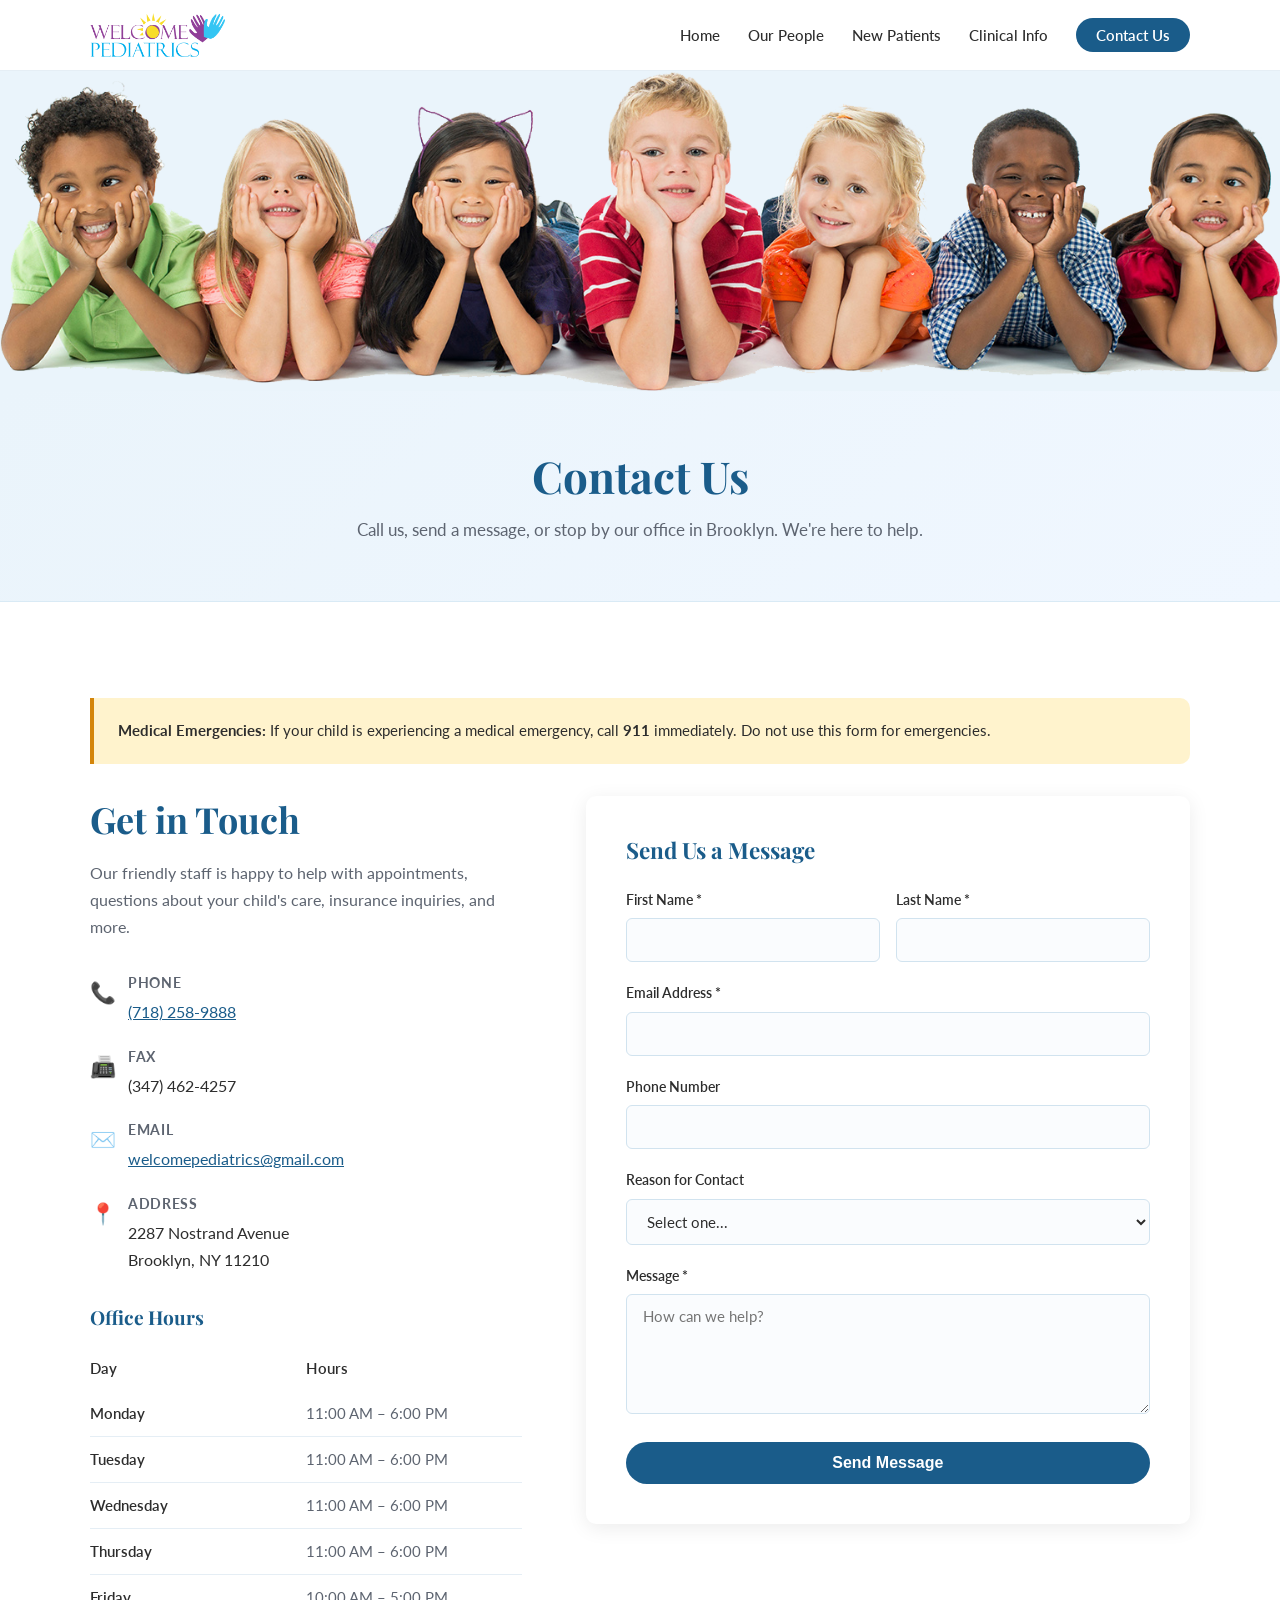
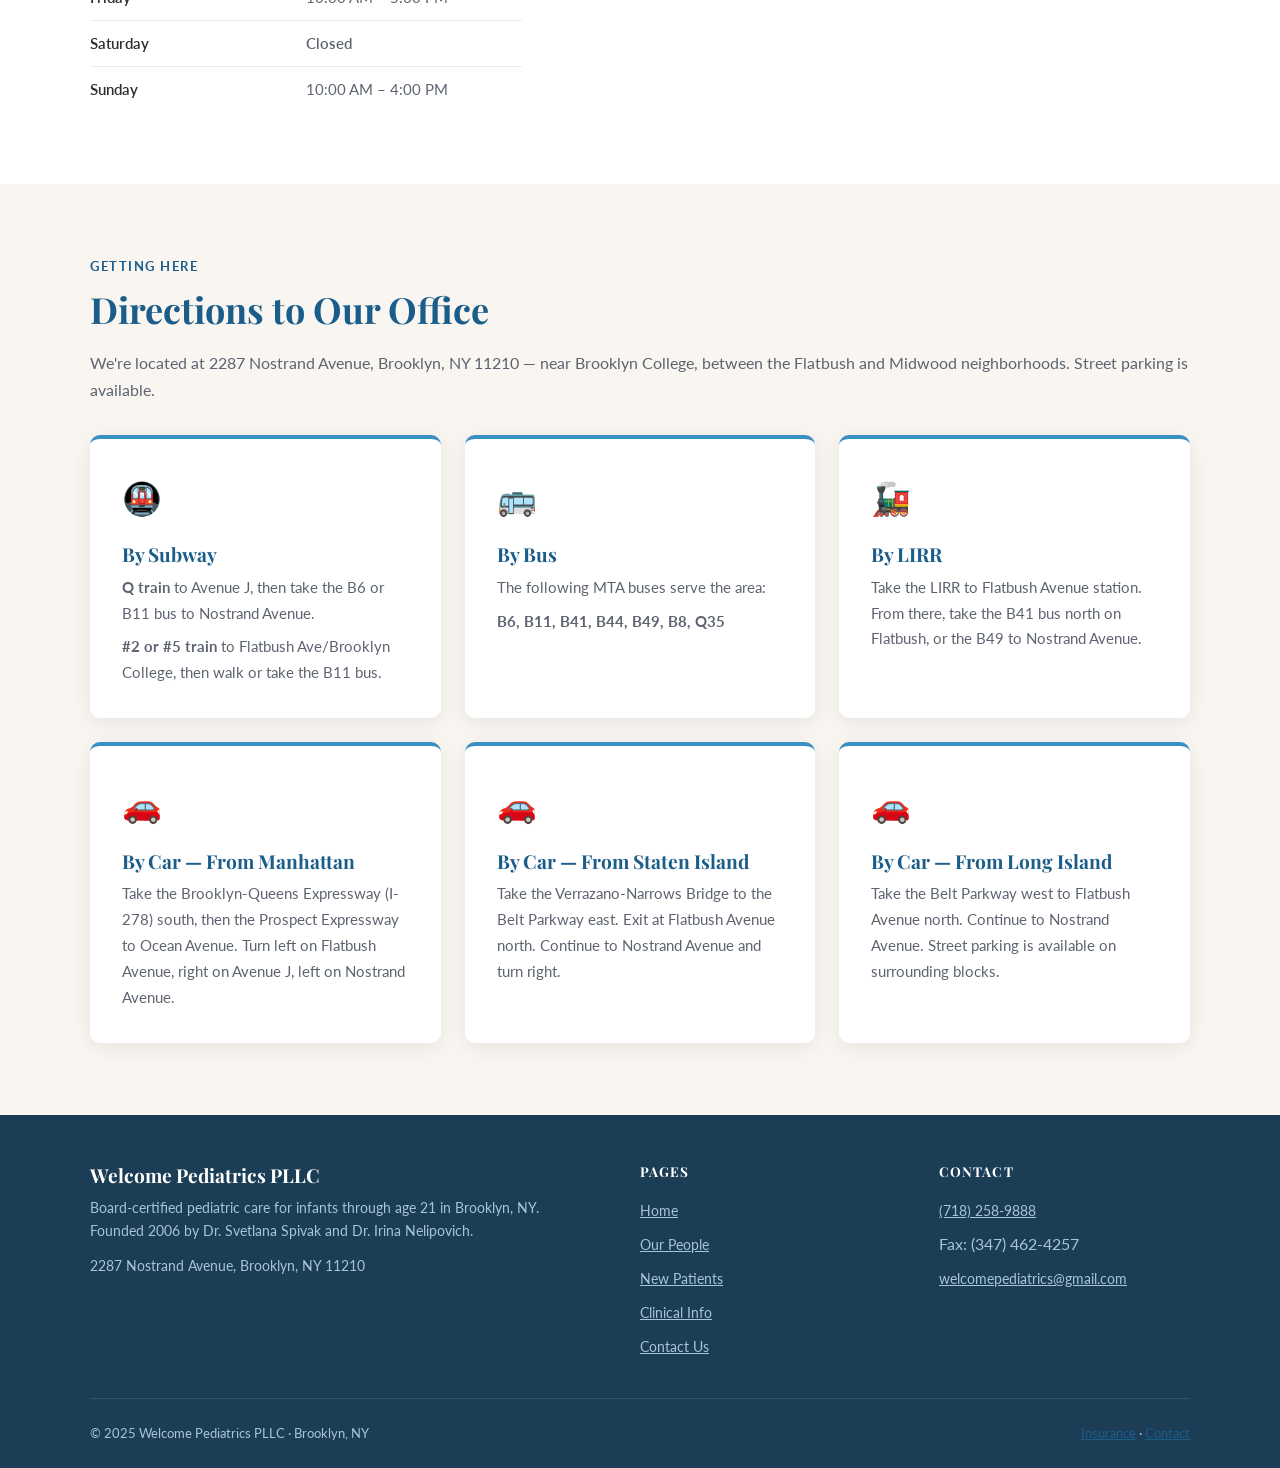
==== contact.html @ 5aca230e "Initial build — ADA-compliant static site" ====
<!DOCTYPE html>
<html lang="en">
<head>
  <meta charset="UTF-8" />
  <meta name="viewport" content="width=device-width, initial-scale=1.0" />
  <title>Contact Us | Welcome Pediatrics PLLC – Brooklyn, NY</title>
  <meta name="description" content="Contact Welcome Pediatrics PLLC in Brooklyn, NY. Call (718) 258-9888 or send a message. Office at 2287 Nostrand Avenue, Brooklyn, NY 11210." />
  <link rel="preconnect" href="https://fonts.googleapis.com" />
  <link rel="preconnect" href="https://fonts.gstatic.com" crossorigin />
  <link href="https://fonts.googleapis.com/css2?family=Lato:wght@400;500;600;700&family=Playfair+Display:wght@600;700&display=swap" rel="stylesheet" />
  <meta name="color-scheme" content="light" />
  <link rel="stylesheet" href="style.css" />
</head>
<body>

<a class="skip-link" href="#main-content">Skip to main content</a>

<nav aria-label="Main navigation">
  <div class="nav-inner">
    <a href="index.html" class="nav-logo" aria-label="Welcome Pediatrics PLLC — go to homepage">
      <img src="images/logo_main.png" alt="Welcome Pediatrics PLLC" style="height:44px;width:auto;" />
    </a>
    <ul class="nav-links" id="navLinks" role="list">
      <li><a href="index.html">Home</a></li>
      <li><a href="our-people.html">Our People</a></li>
      <li><a href="new-patients.html">New Patients</a></li>
      <li><a href="clinical.html">Clinical Info</a></li>
      <li><a href="contact.html" class="active nav-cta" aria-current="page">Contact Us</a></li>
    </ul>
    <button type="button" class="hamburger" id="hamburger" aria-expanded="false" aria-controls="navLinks" aria-label="Open navigation menu">
      <span aria-hidden="true"></span><span aria-hidden="true"></span><span aria-hidden="true"></span>
    </button>
  </div>
</nav>

<main id="main-content">

<div class="header-banner">
  <img src="images/home-header.png" alt="Welcome Pediatrics — Brooklyn, NY" />
</div>

<div class="page-hero">
  <h1>Contact Us</h1>
  <p>Call us, send a message, or stop by our office in Brooklyn. We're here to help.</p>
</div>

<section>
  <div class="section-inner">
    <div class="warning-box" style="margin-bottom:2rem;">
      <p><strong>Medical Emergencies:</strong> If your child is experiencing a medical emergency, call <strong>911</strong> immediately. Do not use this form for emergencies.</p>
    </div>

    <div class="contact-grid">
      <!-- Contact Info -->
      <div class="contact-info">
        <h2 class="section-title">Get in Touch</h2>
        <p>Our friendly staff is happy to help with appointments, questions about your child's care, insurance inquiries, and more.</p>

        <div class="contact-detail">
          <span class="icon" aria-hidden="true">📞</span>
          <div>
            <strong>Phone</strong>
            <a href="tel:7182589888">(718) 258-9888</a>
          </div>
        </div>

        <div class="contact-detail">
          <span class="icon" aria-hidden="true">📠</span>
          <div>
            <strong>Fax</strong>
            <span>(347) 462-4257</span>
          </div>
        </div>

        <div class="contact-detail">
          <span class="icon" aria-hidden="true">✉️</span>
          <div>
            <strong>Email</strong>
            <a href="mailto:welcomepediatrics@gmail.com">welcomepediatrics@gmail.com</a>
          </div>
        </div>

        <div class="contact-detail">
          <span class="icon" aria-hidden="true">📍</span>
          <div>
            <strong>Address</strong>
            <span>2287 Nostrand Avenue<br>Brooklyn, NY 11210</span>
          </div>
        </div>

        <h3 style="color:var(--blue-dark);margin:2rem 0 1rem;font-size:1.2rem;">Office Hours</h3>
        <table class="hours-table" aria-label="Office hours">
          <thead>
            <tr>
              <th scope="col">Day</th>
              <th scope="col">Hours</th>
            </tr>
          </thead>
          <tbody>
            <tr><th scope="row">Monday</th><td>11:00 AM – 6:00 PM</td></tr>
            <tr><th scope="row">Tuesday</th><td>11:00 AM – 6:00 PM</td></tr>
            <tr><th scope="row">Wednesday</th><td>11:00 AM – 6:00 PM</td></tr>
            <tr><th scope="row">Thursday</th><td>11:00 AM – 6:00 PM</td></tr>
            <tr><th scope="row">Friday</th><td>10:00 AM – 5:00 PM</td></tr>
            <tr><th scope="row">Saturday</th><td class="hours-closed">Closed</td></tr>
            <tr><th scope="row">Sunday</th><td>10:00 AM – 4:00 PM</td></tr>
          </tbody>
        </table>
      </div>

      <!-- Contact Form -->
      <div>
        <div class="contact-form">
          <h2 style="font-size:1.4rem;color:var(--blue-dark);margin-bottom:1.5rem;">Send Us a Message</h2>
          <form action="https://formsubmit.co/welcomepediatrics@gmail.com" method="POST" novalidate>
            <input type="hidden" name="_subject" value="Website message — Welcome Pediatrics" />
            <input type="hidden" name="_next" value="thankyou.html" />
            <input type="hidden" name="_captcha" value="false" />
            <input type="text" name="_honey" style="display:none" tabindex="-1" autocomplete="off" />

            <div class="form-row">
              <div class="form-group">
                <label for="first-name">First Name <span aria-hidden="true">*</span><span class="sr-only">(required)</span></label>
                <input type="text" id="first-name" name="first_name" required autocomplete="given-name" />
              </div>
              <div class="form-group">
                <label for="last-name">Last Name <span aria-hidden="true">*</span><span class="sr-only">(required)</span></label>
                <input type="text" id="last-name" name="last_name" required autocomplete="family-name" />
              </div>
            </div>

            <div class="form-group">
              <label for="email">Email Address <span aria-hidden="true">*</span><span class="sr-only">(required)</span></label>
              <input type="email" id="email" name="email" required autocomplete="email" />
            </div>

            <div class="form-group">
              <label for="phone">Phone Number</label>
              <input type="tel" id="phone" name="phone" autocomplete="tel" />
            </div>

            <div class="form-group">
              <label for="reason">Reason for Contact</label>
              <select id="reason" name="reason">
                <option value="">Select one...</option>
                <option value="New Patient">New patient inquiry</option>
                <option value="Appointment">Schedule/change an appointment</option>
                <option value="Prenatal Visit">Prenatal visit request</option>
                <option value="Insurance">Insurance question</option>
                <option value="Test Results">Test results or records</option>
                <option value="Other">Other</option>
              </select>
            </div>

            <div class="form-group">
              <label for="message">Message <span aria-hidden="true">*</span><span class="sr-only">(required)</span></label>
              <textarea id="message" name="message" required rows="5" placeholder="How can we help?"></textarea>
            </div>

            <button type="submit" class="btn btn-primary" style="width:100%;font-size:1rem;">Send Message</button>
          </form>
        </div>
      </div>
    </div>
  </div>
</section>

<!-- ── Directions ── -->
<section class="alt" id="directions">
  <div class="section-inner">
    <p class="section-label">Getting Here</p>
    <h2 class="section-title">Directions to Our Office</h2>
    <p style="color:var(--muted);margin-bottom:2rem;">We're located at 2287 Nostrand Avenue, Brooklyn, NY 11210 — near Brooklyn College, between the Flatbush and Midwood neighborhoods. Street parking is available.</p>

    <div class="cards">
      <div class="card">
        <div class="card-icon" aria-hidden="true">🚇</div>
        <h3>By Subway</h3>
        <p><strong>Q train</strong> to Avenue J, then take the B6 or B11 bus to Nostrand Avenue.</p>
        <p style="margin-top:0.5rem;"><strong>#2 or #5 train</strong> to Flatbush Ave/Brooklyn College, then walk or take the B11 bus.</p>
      </div>

      <div class="card">
        <div class="card-icon" aria-hidden="true">🚌</div>
        <h3>By Bus</h3>
        <p>The following MTA buses serve the area:</p>
        <p style="margin-top:0.5rem;"><strong>B6, B11, B41, B44, B49, B8, Q35</strong></p>
      </div>

      <div class="card">
        <div class="card-icon" aria-hidden="true">🚂</div>
        <h3>By LIRR</h3>
        <p>Take the LIRR to Flatbush Avenue station. From there, take the B41 bus north on Flatbush, or the B49 to Nostrand Avenue.</p>
      </div>

      <div class="card">
        <div class="card-icon" aria-hidden="true">🚗</div>
        <h3>By Car — From Manhattan</h3>
        <p>Take the Brooklyn-Queens Expressway (I-278) south, then the Prospect Expressway to Ocean Avenue. Turn left on Flatbush Avenue, right on Avenue J, left on Nostrand Avenue.</p>
      </div>

      <div class="card">
        <div class="card-icon" aria-hidden="true">🚗</div>
        <h3>By Car — From Staten Island</h3>
        <p>Take the Verrazano-Narrows Bridge to the Belt Parkway east. Exit at Flatbush Avenue north. Continue to Nostrand Avenue and turn right.</p>
      </div>

      <div class="card">
        <div class="card-icon" aria-hidden="true">🚗</div>
        <h3>By Car — From Long Island</h3>
        <p>Take the Belt Parkway west to Flatbush Avenue north. Continue to Nostrand Avenue. Street parking is available on surrounding blocks.</p>
      </div>
    </div>
  </div>
</section>

</main>

<footer aria-label="Site footer">
  <div class="footer-inner">
    <div class="footer-brand">
      <h3>Welcome Pediatrics PLLC</h3>
      <p>Board-certified pediatric care for infants through age 21 in Brooklyn, NY. Founded 2006 by Dr. Svetlana Spivak and Dr. Irina Nelipovich.</p>
      <p style="margin-top:0.75rem;">2287 Nostrand Avenue, Brooklyn, NY 11210</p>
    </div>
    <div class="footer-nav">
      <h4>Pages</h4>
      <ul role="list">
        <li><a href="index.html">Home</a></li>
        <li><a href="our-people.html">Our People</a></li>
        <li><a href="new-patients.html">New Patients</a></li>
        <li><a href="clinical.html">Clinical Info</a></li>
        <li><a href="contact.html">Contact Us</a></li>
      </ul>
    </div>
    <div class="footer-nav">
      <h4>Contact</h4>
      <ul role="list">
        <li><a href="tel:7182589888">(718) 258-9888</a></li>
        <li>Fax: (347) 462-4257</li>
        <li><a href="mailto:welcomepediatrics@gmail.com">welcomepediatrics@gmail.com</a></li>
      </ul>
    </div>
  </div>
  <div class="footer-bottom">
    <span>© 2025 Welcome Pediatrics PLLC · Brooklyn, NY</span>
    <span><a href="new-patients.html#insurance">Insurance</a> · <a href="contact.html">Contact</a></span>
  </div>
</footer>

<script src="nav.js"></script>
</body>
</html>
---- style.css ----
/* ── Reset & Base ─────────────────────────────────────────────────────────── */
*, *::before, *::after { box-sizing: border-box; margin: 0; padding: 0; }

:root {
  --blue:       #3A8FC4;
  --blue-dark:  #1A5C8A;
  --blue-light: #EAF4FB;
  --green:      #2E7D52;
  --warm:       #F9F5F0;
  --text:       #2D2D2D;
  --muted:      #5D6470;
  --white:      #FFFFFF;
  --radius:     10px;
  --shadow:     0 4px 20px rgba(0,0,0,0.08);
}

html { scroll-behavior: smooth; }

@media (prefers-reduced-motion: reduce) {
  html { scroll-behavior: auto; }
  *, *::before, *::after {
    transition-duration: 0.01ms !important;
    animation-duration: 0.01ms !important;
  }
}

body {
  font-family: 'Lato', sans-serif;
  color: var(--text);
  line-height: 1.7;
  font-size: 16px;
}

a { color: var(--blue-dark); text-decoration: underline; }
a:hover { color: var(--blue-dark); text-decoration: none; }

img { max-width: 100%; display: block; }

/* ── Skip Link ─────────────────────────────────────────────────────────────── */
.skip-link {
  position: absolute;
  top: -100%;
  left: 1rem;
  background: var(--blue-dark);
  color: var(--white);
  padding: 0.5rem 1.25rem;
  border-radius: 0 0 var(--radius) var(--radius);
  font-weight: 600;
  font-size: 0.9rem;
  z-index: 200;
  transition: top 0.2s;
  text-decoration: none;
}
.skip-link:focus { top: 0; color: var(--white); }

/* ── Focus ──────────────────────────────────────────────────────────────────── */
:focus-visible {
  outline: 3px solid var(--blue-dark);
  outline-offset: 3px;
  border-radius: 2px;
}

/* ── Screen Reader Only ──────────────────────────────────────────────────────── */
.sr-only {
  position: absolute;
  width: 1px;
  height: 1px;
  padding: 0;
  margin: -1px;
  overflow: hidden;
  clip: rect(0,0,0,0);
  white-space: nowrap;
  border-width: 0;
}

h1, h2, h3, h4 {
  font-family: 'Playfair Display', serif;
  line-height: 1.3;
}

/* ── Nav ──────────────────────────────────────────────────────────────────── */
nav {
  background: var(--white);
  border-bottom: 1px solid #E5EEF5;
  position: sticky;
  top: 0;
  z-index: 100;
  padding: 0 2rem;
}

.nav-inner {
  max-width: 1100px;
  margin: 0 auto;
  display: flex;
  align-items: center;
  justify-content: space-between;
  height: 70px;
}

.nav-logo {
  font-family: 'Playfair Display', serif;
  font-size: 1.2rem;
  color: var(--blue-dark);
  font-weight: 700;
  line-height: 1.2;
  text-decoration: none;
}

.nav-logo span {
  display: block;
  font-size: 0.7rem;
  font-family: 'Lato', sans-serif;
  font-weight: 400;
  color: var(--muted);
  letter-spacing: 0.05em;
}

.nav-links {
  display: flex;
  gap: 1.75rem;
  list-style: none;
}

.nav-links a {
  color: var(--text);
  font-weight: 500;
  font-size: 0.95rem;
  transition: color 0.2s;
  text-decoration: none;
}

.nav-links a:hover, .nav-links a.active { color: var(--blue-dark); }

.nav-cta {
  background: var(--blue-dark);
  color: var(--white) !important;
  padding: 0.5rem 1.25rem;
  border-radius: 25px;
  font-weight: 600 !important;
  transition: background 0.2s !important;
  text-decoration: none !important;
}

.nav-cta:hover { background: #12416A !important; color: var(--white) !important; }

.hamburger {
  display: none;
  cursor: pointer;
  flex-direction: column;
  gap: 5px;
  background: none;
  border: none;
  padding: 0.25rem;
}
.hamburger span { display: block; width: 24px; height: 2px; background: var(--text); border-radius: 2px; }

/* ── Header Banner ────────────────────────────────────────────────────────── */
.header-banner {
  width: 100%;
  display: block;
  line-height: 0;
  background: #EAF4FB;
}

.header-banner img {
  width: 100%;
  height: auto;
  display: block;
  max-height: 400px;
  object-fit: cover;
  object-position: center top;
}

/* ── Hero ─────────────────────────────────────────────────────────────────── */
.hero {
  background: linear-gradient(135deg, #EAF4FB 0%, #F9F5F0 100%);
  padding: 4rem 2rem;
  text-align: center;
}

.hero-inner { max-width: 760px; margin: 0 auto; }

.hero-eyebrow {
  font-size: 0.85rem;
  letter-spacing: 0.12em;
  text-transform: uppercase;
  color: var(--blue-dark);
  font-weight: 700;
  margin-bottom: 1rem;
}

.hero h1 {
  font-size: clamp(2rem, 5vw, 3.25rem);
  color: var(--blue-dark);
  margin-bottom: 1.25rem;
}

.hero p {
  font-size: 1.15rem;
  color: var(--muted);
  max-width: 580px;
  margin: 0 auto 2rem;
}

.hero-buttons { display: flex; gap: 1rem; justify-content: center; flex-wrap: wrap; }

.btn {
  display: inline-block;
  padding: 0.75rem 1.75rem;
  border-radius: 30px;
  font-weight: 600;
  font-size: 0.95rem;
  transition: all 0.2s;
  cursor: pointer;
  border: none;
  text-decoration: none;
}

.btn-primary { background: var(--blue-dark); color: var(--white); }
.btn-primary:hover { background: #12416A; color: var(--white); }
.btn-outline { background: transparent; color: var(--blue-dark); border: 2px solid var(--blue-dark); }
.btn-outline:hover { background: var(--blue-dark); color: var(--white); }

/* ── Sections ─────────────────────────────────────────────────────────────── */
section { padding: 4.5rem 2rem; }
section.alt { background: var(--warm); }
section.blue-bg { background: var(--blue-light); }

.section-inner { max-width: 1100px; margin: 0 auto; }

.section-label {
  font-size: 0.8rem;
  letter-spacing: 0.12em;
  text-transform: uppercase;
  color: var(--blue-dark);
  font-weight: 700;
  margin-bottom: 0.5rem;
}

.section-title {
  font-size: clamp(1.6rem, 3vw, 2.25rem);
  color: var(--blue-dark);
  margin-bottom: 1rem;
}

.section-sub {
  color: var(--muted);
  font-size: 1.05rem;
  max-width: 600px;
  margin-bottom: 3rem;
}

/* ── Cards ────────────────────────────────────────────────────────────────── */
.cards {
  display: grid;
  grid-template-columns: repeat(auto-fit, minmax(280px, 1fr));
  gap: 1.5rem;
}

.card {
  background: var(--white);
  border-radius: var(--radius);
  padding: 2rem;
  box-shadow: var(--shadow);
  border-top: 4px solid var(--blue);
}

.card-icon { font-size: 2rem; margin-bottom: 1rem; }
.card h3 { font-size: 1.2rem; margin-bottom: 0.5rem; color: var(--blue-dark); }
.card p { color: var(--muted); font-size: 0.95rem; }

/* ── Staff Cards ──────────────────────────────────────────────────────────── */
.staff-grid {
  display: grid;
  grid-template-columns: repeat(auto-fit, minmax(300px, 1fr));
  gap: 2rem;
}

.staff-card {
  background: var(--white);
  border-radius: var(--radius);
  padding: 2rem;
  box-shadow: var(--shadow);
  border-top: 4px solid var(--blue);
}

.staff-avatar {
  width: 80px;
  height: 80px;
  border-radius: 50%;
  background: linear-gradient(135deg, #C5DFF0, #EAF4FB);
  display: flex;
  align-items: center;
  justify-content: center;
  font-size: 2rem;
  margin-bottom: 1.25rem;
  border: 3px solid var(--blue-light);
  overflow: hidden;
}

.staff-avatar img {
  width: 100%;
  height: 100%;
  object-fit: cover;
  border-radius: 50%;
}

.staff-card h3 { color: var(--blue-dark); font-size: 1.2rem; margin-bottom: 0.25rem; }
.staff-card .title { font-size: 0.85rem; color: var(--blue); font-weight: 600; margin-bottom: 1rem; text-transform: uppercase; letter-spacing: 0.05em; }
.staff-card p { color: var(--muted); font-size: 0.95rem; margin-bottom: 0.75rem; }

/* ── Hours Table ──────────────────────────────────────────────────────────── */
.hours-table {
  width: 100%;
  border-collapse: collapse;
  margin-top: 1rem;
}

.hours-table th, .hours-table td {
  text-align: left;
  padding: 0.6rem 0;
  border-bottom: 1px solid #E5EEF5;
  font-size: 0.95rem;
}

.hours-table th {
  font-weight: 600;
  color: var(--text);
  width: 40%;
}

.hours-table td { color: var(--muted); }
.hours-table tr:last-child th,
.hours-table tr:last-child td { border-bottom: none; }
.hours-closed { color: #C0392B; font-weight: 600; }

/* ── Contact ──────────────────────────────────────────────────────────────── */
.contact-grid {
  display: grid;
  grid-template-columns: 1fr 1.4fr;
  gap: 4rem;
  align-items: start;
}

.contact-info h2 { margin-bottom: 1rem; }
.contact-info p { color: var(--muted); margin-bottom: 2rem; }

.contact-detail {
  display: flex;
  align-items: flex-start;
  gap: 0.75rem;
  margin-bottom: 1.25rem;
}

.contact-detail .icon { font-size: 1.3rem; margin-top: 2px; }
.contact-detail strong { display: block; font-size: 0.85rem; color: var(--muted); text-transform: uppercase; letter-spacing: 0.05em; margin-bottom: 0.2rem; }

.contact-form { background: var(--white); border-radius: var(--radius); padding: 2.5rem; box-shadow: var(--shadow); }

.form-group { margin-bottom: 1.25rem; }
.form-group label { display: block; font-size: 0.85rem; font-weight: 600; margin-bottom: 0.4rem; color: var(--text); }

.form-group input,
.form-group select,
.form-group textarea {
  width: 100%;
  padding: 0.75rem 1rem;
  border: 1px solid #D1E3EF;
  border-radius: 6px;
  font-family: 'Lato', sans-serif;
  font-size: 0.95rem;
  color: var(--text);
  background: #FAFCFE;
  transition: border-color 0.2s;
}

.form-group input:focus,
.form-group select:focus,
.form-group textarea:focus {
  outline: 3px solid var(--blue-dark);
  outline-offset: 0;
  border-color: var(--blue-dark);
  background: var(--white);
}

.form-group textarea { resize: vertical; min-height: 120px; }
.form-row { display: grid; grid-template-columns: 1fr 1fr; gap: 1rem; }

/* ── Insurance List ───────────────────────────────────────────────────────── */
.insurance-grid {
  display: grid;
  grid-template-columns: repeat(auto-fill, minmax(200px, 1fr));
  gap: 0.5rem 1rem;
  margin-top: 1.5rem;
}

.insurance-item {
  padding: 0.4rem 0.75rem;
  background: var(--white);
  border-radius: 6px;
  font-size: 0.9rem;
  color: var(--text);
  border: 1px solid #D1E3EF;
}

/* ── Hospital Affiliations ────────────────────────────────────────────────── */
.hospital-grid {
  display: grid;
  grid-template-columns: repeat(auto-fit, minmax(240px, 1fr));
  gap: 1.5rem;
  margin-top: 2rem;
}

.hospital-card {
  background: var(--white);
  border-radius: var(--radius);
  padding: 1.75rem;
  box-shadow: var(--shadow);
  text-align: center;
  border-top: 4px solid var(--green);
}

.hospital-card .icon { font-size: 2.5rem; margin-bottom: 1rem; }
.hospital-card h3 { color: var(--blue-dark); font-size: 1.1rem; }

/* ── Info Box ─────────────────────────────────────────────────────────────── */
.info-box {
  background: var(--blue-light);
  border-left: 4px solid var(--blue-dark);
  border-radius: 0 var(--radius) var(--radius) 0;
  padding: 1.25rem 1.5rem;
  margin: 1.5rem 0;
}

.info-box p { color: var(--text); font-size: 0.95rem; margin: 0; }

.warning-box {
  background: #FFF3CD;
  border-left: 4px solid #D4850A;
  border-radius: 0 var(--radius) var(--radius) 0;
  padding: 1.25rem 1.5rem;
  margin: 1.5rem 0;
}

.warning-box p { color: var(--text); font-size: 0.95rem; margin: 0; }

/* ── Page Hero (inner pages) ──────────────────────────────────────────────── */
.page-hero {
  background: linear-gradient(135deg, #EAF4FB 0%, #F0F7FF 100%);
  padding: 3.5rem 2rem;
  text-align: center;
  border-bottom: 1px solid #D9EAF5;
}

.page-hero h1 { font-size: clamp(1.8rem, 4vw, 2.75rem); color: var(--blue-dark); }
.page-hero p { color: var(--muted); margin-top: 0.75rem; font-size: 1.05rem; }

/* ── Credential List ──────────────────────────────────────────────────────── */
.credential-list { list-style: none; margin: 1.25rem 0; }
.credential-list li {
  padding: 0.35rem 0;
  color: var(--muted);
  font-size: 0.95rem;
  display: flex;
  align-items: flex-start;
  gap: 0.6rem;
}
.credential-list li::before { content: "✓"; color: var(--blue); font-weight: 700; flex-shrink: 0; }

/* ── Content Prose ────────────────────────────────────────────────────────── */
.prose p { color: var(--muted); margin-bottom: 1rem; }
.prose h3 { color: var(--blue-dark); margin: 1.5rem 0 0.5rem; }
.prose ul { list-style: disc; padding-left: 1.5rem; color: var(--muted); }
.prose ul li { margin-bottom: 0.4rem; }

/* ── Footer ───────────────────────────────────────────────────────────────── */
footer {
  background: #1C3D56;
  color: #A8C4D8;
  padding: 3rem 2rem 1.5rem;
}

.footer-inner {
  max-width: 1100px;
  margin: 0 auto;
  display: grid;
  grid-template-columns: 2fr 1fr 1fr;
  gap: 3rem;
  padding-bottom: 2rem;
  border-bottom: 1px solid rgba(255,255,255,0.1);
}

.footer-brand h3 { color: var(--white); font-size: 1.2rem; margin-bottom: 0.5rem; }
.footer-brand p { font-size: 0.9rem; line-height: 1.6; }

.footer-nav h4 { color: var(--white); font-size: 0.85rem; text-transform: uppercase; letter-spacing: 0.08em; margin-bottom: 1rem; }
.footer-nav ul { list-style: none; }
.footer-nav li { margin-bottom: 0.4rem; }
.footer-nav a { color: #A8C4D8; font-size: 0.9rem; transition: color 0.2s; }
.footer-nav a:hover { color: var(--white); }

.footer-bottom {
  max-width: 1100px;
  margin: 1.5rem auto 0;
  display: flex;
  justify-content: space-between;
  font-size: 0.8rem;
  color: #A8C4D8;
  flex-wrap: wrap;
  gap: 0.5rem;
}

/* ── Responsive ───────────────────────────────────────────────────────────── */
@media (max-width: 768px) {
  .nav-links { display: none; flex-direction: column; gap: 0; position: absolute; top: 70px; left: 0; right: 0; background: var(--white); border-bottom: 1px solid #E5EEF5; padding: 1rem 0; }
  .nav-links.open { display: flex; }
  .nav-links li { padding: 0.6rem 2rem; }
  .hamburger { display: flex; }
  .contact-grid { grid-template-columns: 1fr; }
  .footer-inner { grid-template-columns: 1fr; gap: 2rem; }
  .form-row { grid-template-columns: 1fr; }
}
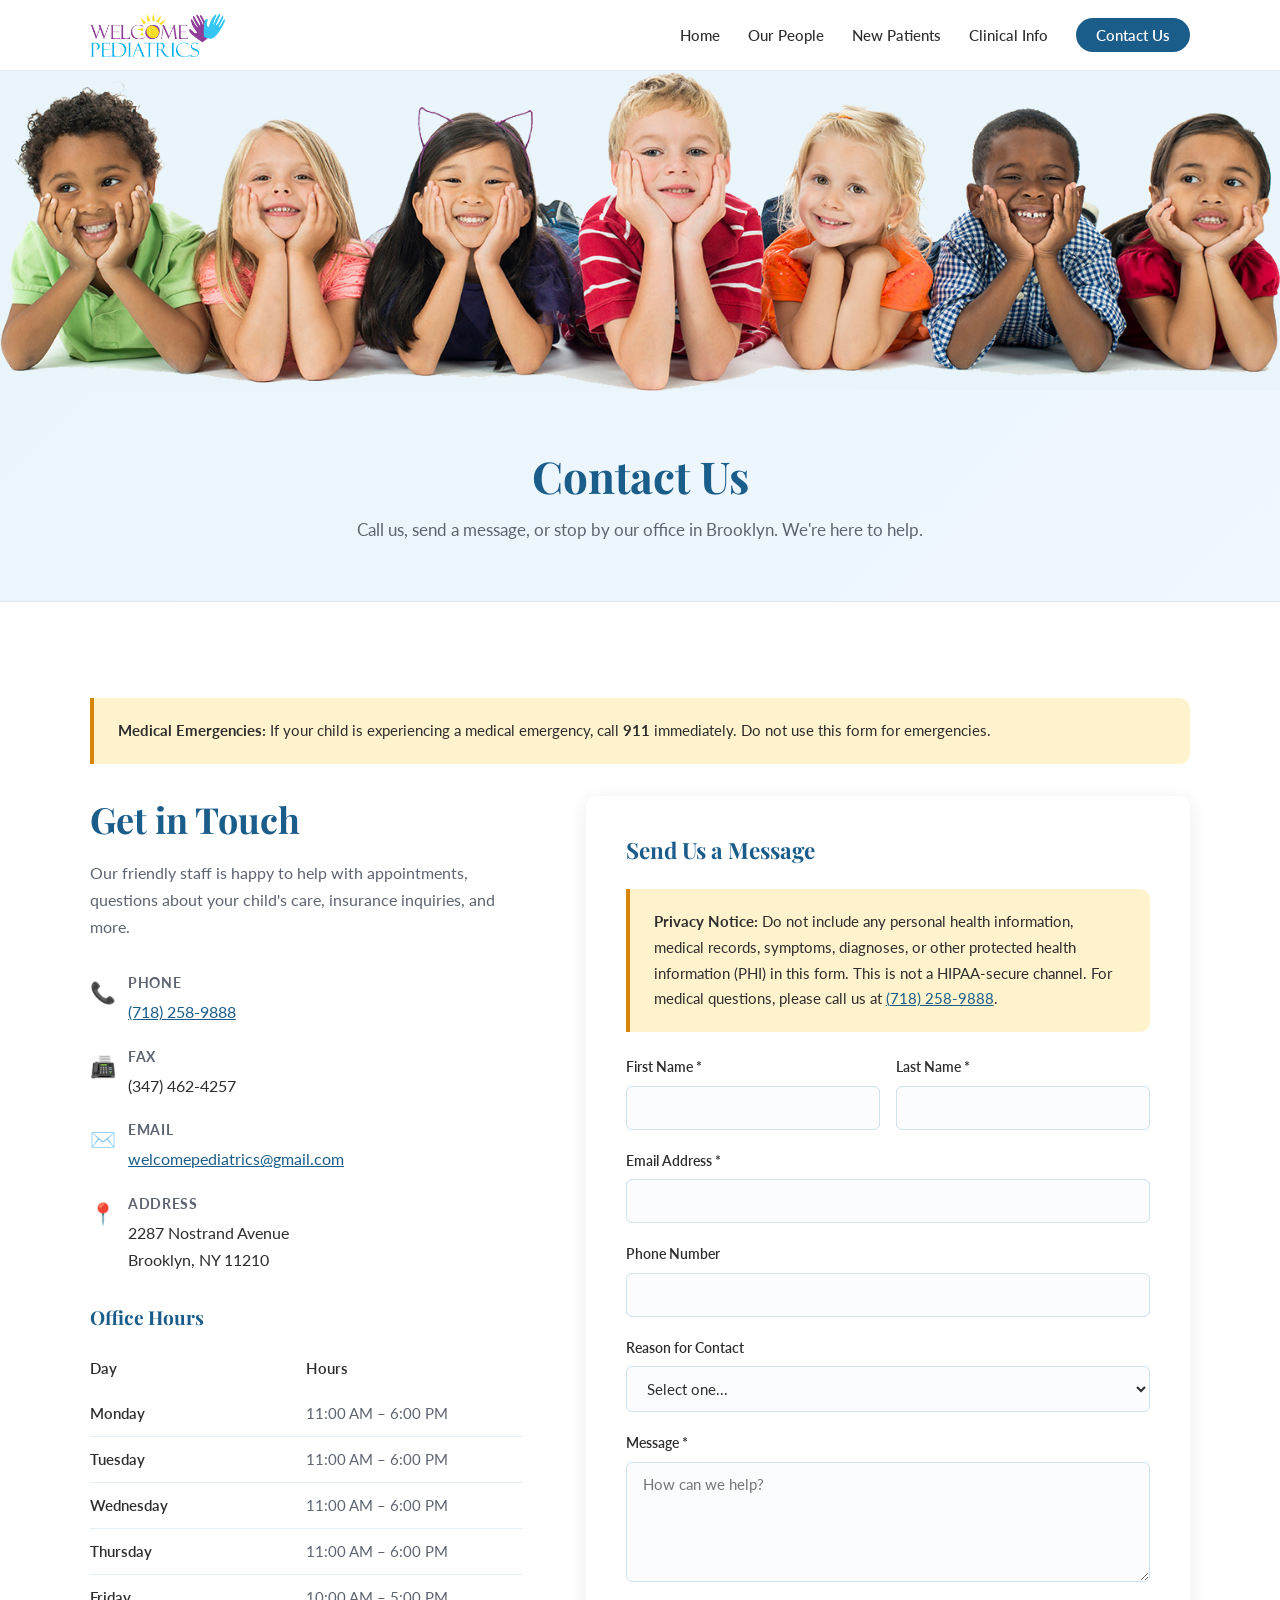
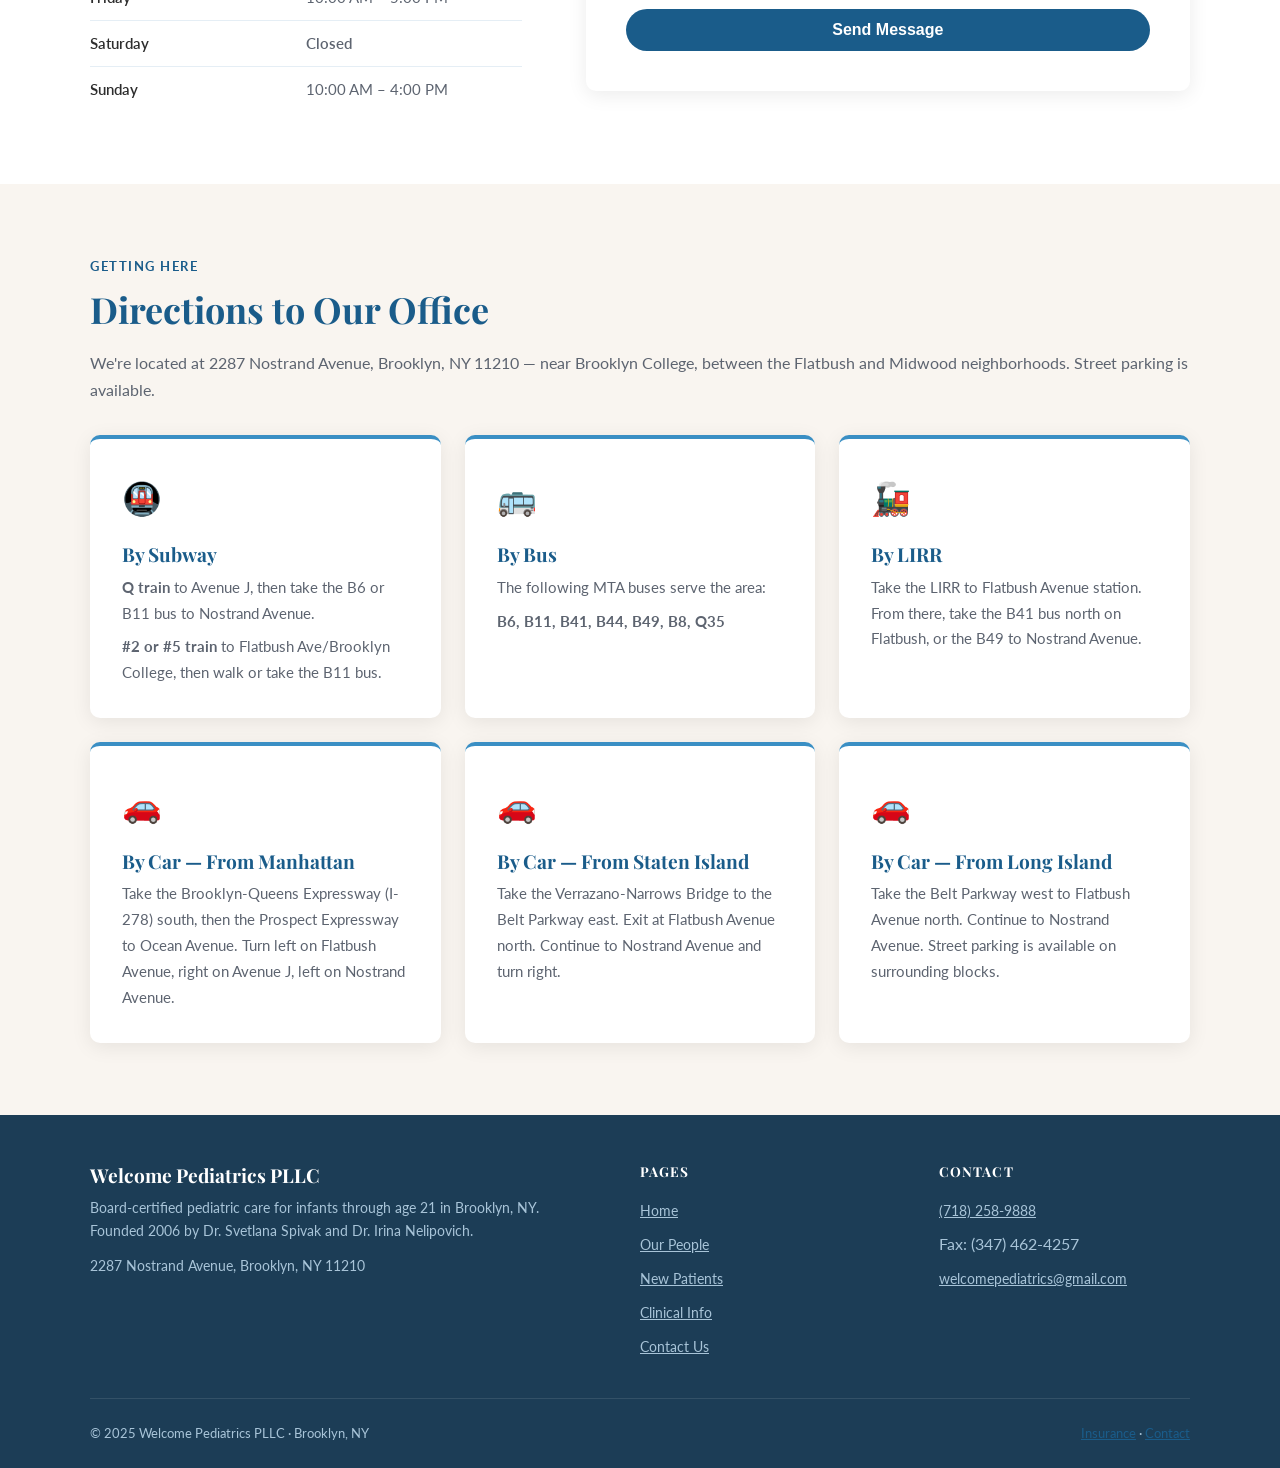
==== commit 58c38ea2: "Add HIPAA privacy notice to contact form" ====
--- a/contact.html
+++ b/contact.html
@@ -112,6 +112,9 @@
       <div>
         <div class="contact-form">
           <h2 style="font-size:1.4rem;color:var(--blue-dark);margin-bottom:1.5rem;">Send Us a Message</h2>
+          <div class="warning-box" style="margin-bottom:1.5rem;">
+            <p><strong>Privacy Notice:</strong> Do not include any personal health information, medical records, symptoms, diagnoses, or other protected health information (PHI) in this form. This is not a HIPAA-secure channel. For medical questions, please call us at <a href="tel:7182589888">(718) 258-9888</a>.</p>
+          </div>
           <form action="https://formsubmit.co/welcomepediatrics@gmail.com" method="POST" novalidate>
             <input type="hidden" name="_subject" value="Website message — Welcome Pediatrics" />
             <input type="hidden" name="_next" value="thankyou.html" />
